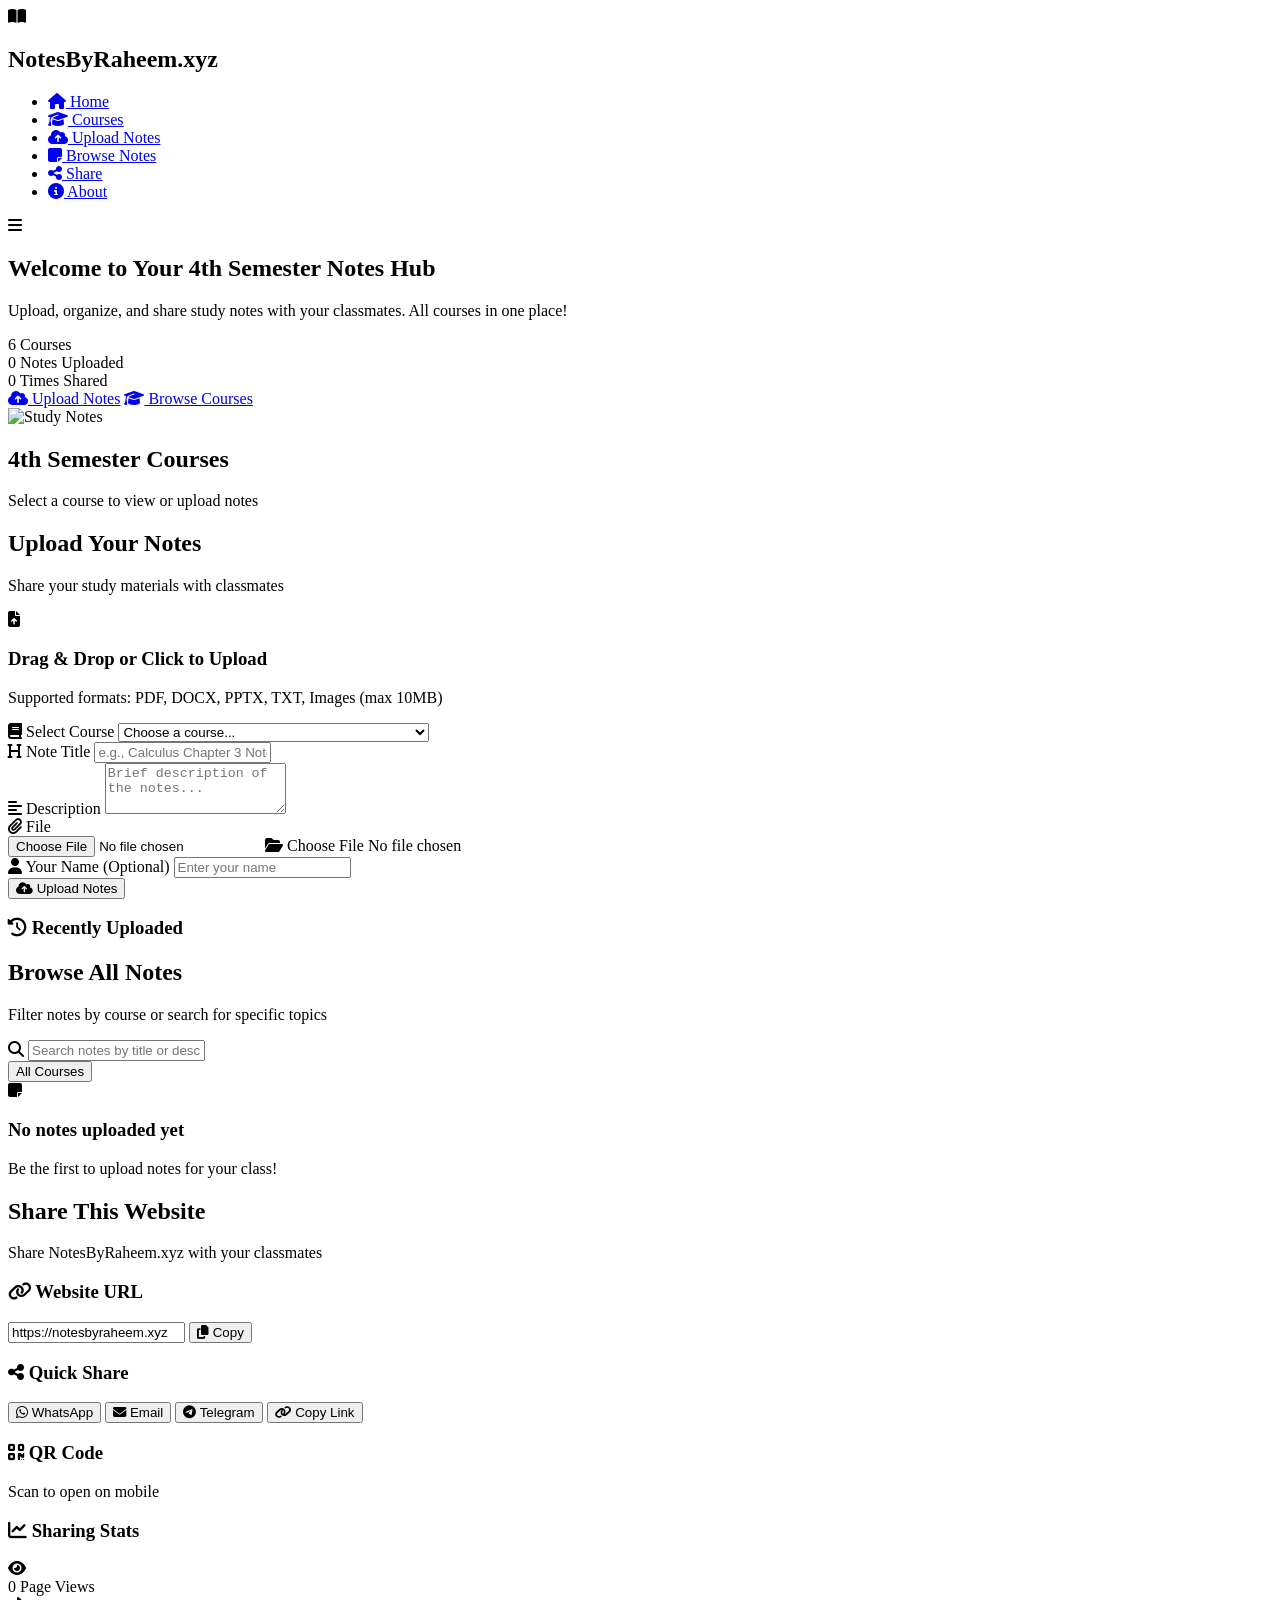
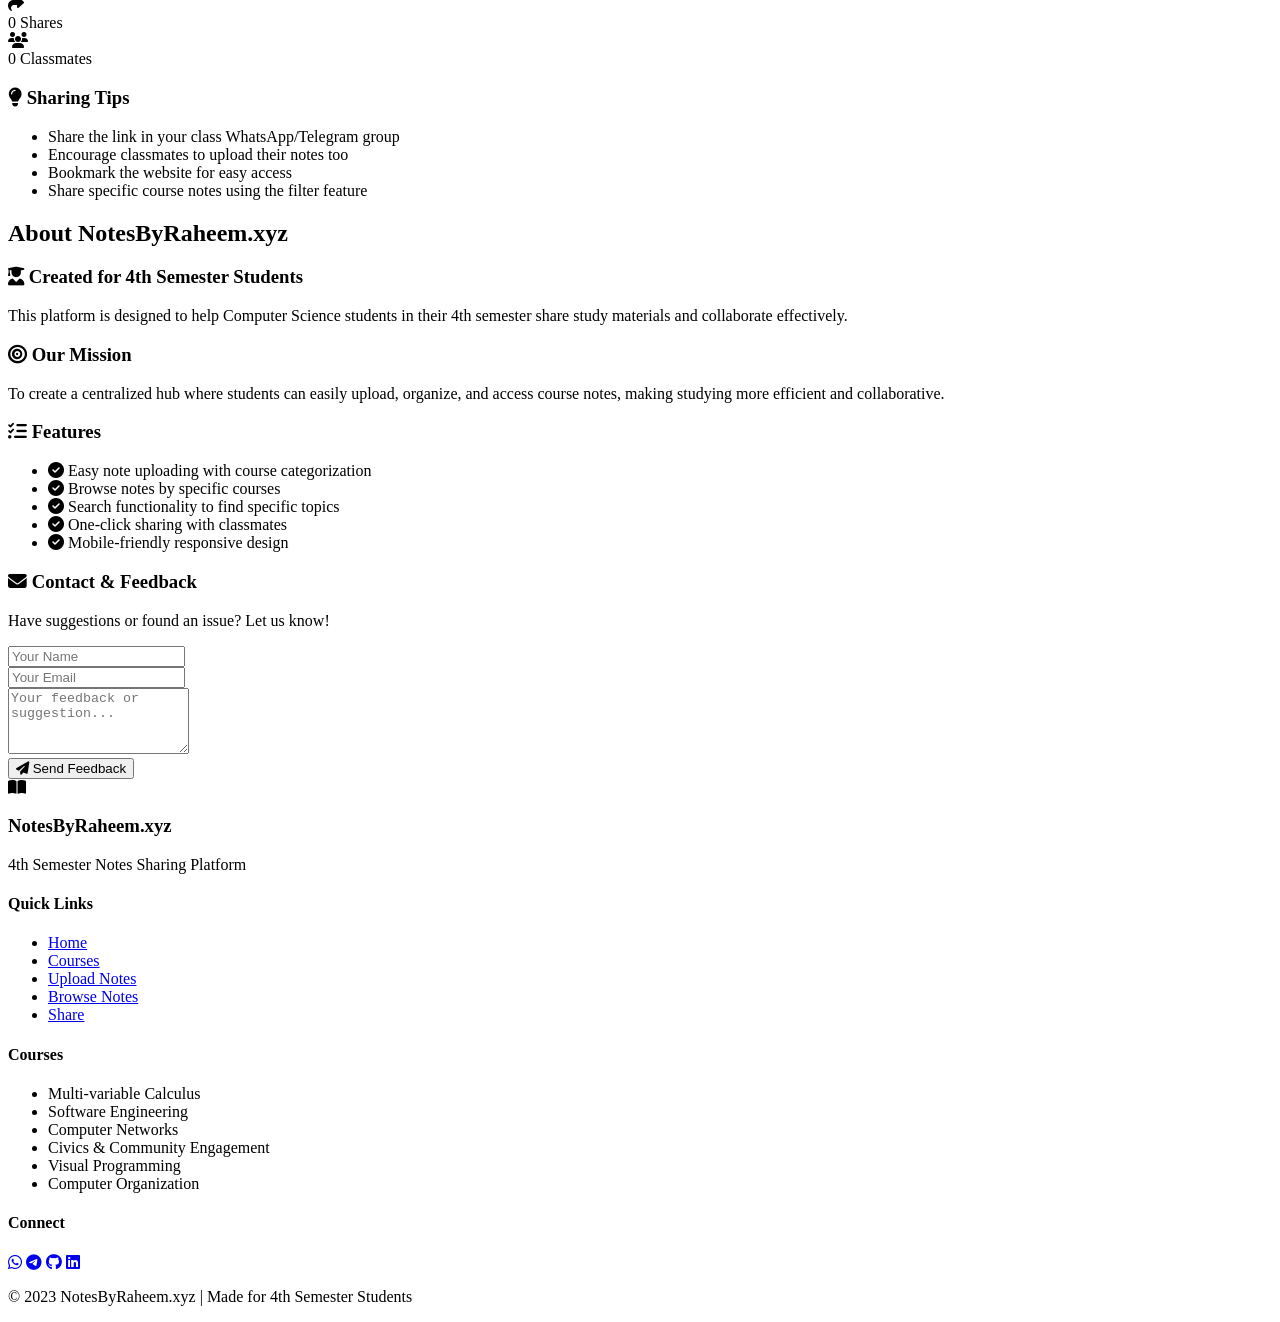
==== index.html @ 8ab5bcd1 "Initial commit" ====
<!DOCTYPE html>
<html lang="en">
<head>
    <meta charset="UTF-8">
    <meta name="viewport" content="width=device-width, initial-scale=1.0">
    <title>NotesByRaheem.xyz - 4th Semester Notes Sharing Platform</title>
    <link rel="stylesheet" href="styles.css">
    <link rel="stylesheet" href="https://cdnjs.cloudflare.com/ajax/libs/font-awesome/6.4.0/css/all.min.css">
    <link href="https://fonts.googleapis.com/css2?family=Poppins:wght@300;400;500;600;700&family=Roboto:wght@300;400;500&display=swap" rel="stylesheet">
    <link rel="icon" type="image/x-icon" href="favicon.ico">
</head>
<body>
    <!-- Navigation Bar -->
    <nav class="navbar">
        <div class="container">
            <div class="logo">
                <i class="fas fa-book-open"></i>
                <h1>NotesByRaheem<span class="domain">.xyz</span></h1>
            </div>
            <ul class="nav-links">
                <li><a href="#home" class="active"><i class="fas fa-home"></i> Home</a></li>
                <li><a href="#courses"><i class="fas fa-graduation-cap"></i> Courses</a></li>
                <li><a href="#upload"><i class="fas fa-cloud-upload-alt"></i> Upload Notes</a></li>
                <li><a href="#notes"><i class="fas fa-sticky-note"></i> Browse Notes</a></li>
                <li><a href="#share"><i class="fas fa-share-alt"></i> Share</a></li>
                <li><a href="#about"><i class="fas fa-info-circle"></i> About</a></li>
            </ul>
            <div class="mobile-menu-btn">
                <i class="fas fa-bars"></i>
            </div>
        </div>
    </nav>

    <!-- Hero Section -->
    <section id="home" class="hero">
        <div class="container">
            <div class="hero-content">
                <h2>Welcome to Your 4th Semester Notes Hub</h2>
                <p class="subtitle">Upload, organize, and share study notes with your classmates. All courses in one place!</p>
                <div class="hero-stats">
                    <div class="stat">
                        <span class="stat-number">6</span>
                        <span class="stat-label">Courses</span>
                    </div>
                    <div class="stat">
                        <span class="stat-number" id="total-notes">0</span>
                        <span class="stat-label">Notes Uploaded</span>
                    </div>
                    <div class="stat">
                        <span class="stat-number" id="total-shares">0</span>
                        <span class="stat-label">Times Shared</span>
                    </div>
                </div>
                <div class="hero-buttons">
                    <a href="#upload" class="btn btn-primary"><i class="fas fa-cloud-upload-alt"></i> Upload Notes</a>
                    <a href="#courses" class="btn btn-secondary"><i class="fas fa-graduation-cap"></i> Browse Courses</a>
                </div>
            </div>
            <div class="hero-image">
                <img src="https://images.unsplash.com/photo-1481627834876-b7833e8f5570?ixlib=rb-4.0.3&auto=format&fit=crop&w=800&q=80" alt="Study Notes">
            </div>
        </div>
    </section>

    <!-- Courses Section -->
    <section id="courses" class="courses">
        <div class="container">
            <h2 class="section-title">4th Semester Courses</h2>
            <p class="section-subtitle">Select a course to view or upload notes</p>
            
            <div class="course-grid">
                <!-- Course cards will be dynamically generated by JavaScript -->
            </div>
        </div>
    </section>

    <!-- Upload Section -->
    <section id="upload" class="upload">
        <div class="container">
            <h2 class="section-title">Upload Your Notes</h2>
            <p class="section-subtitle">Share your study materials with classmates</p>
            
            <div class="upload-container">
                <div class="upload-box">
                    <div class="upload-icon">
                        <i class="fas fa-file-upload"></i>
                    </div>
                    <h3>Drag & Drop or Click to Upload</h3>
                    <p>Supported formats: PDF, DOCX, PPTX, TXT, Images (max 10MB)</p>
                    
                    <form id="upload-form">
                        <div class="form-group">
                            <label for="course-select"><i class="fas fa-book"></i> Select Course</label>
                            <select id="course-select" required>
                                <option value="">Choose a course...</option>
                                <option value="multivariable-calculus">Multi-variable Calculus</option>
                                <option value="software-engineering">Software Engineering</option>
                                <option value="computer-networks">Computer Networks</option>
                                <option value="civics-community">Civics and Community Engagement</option>
                                <option value="visual-programming">Visual Programming</option>
                                <option value="computer-organization">Computer Organization and Assembly Language</option>
                            </select>
                        </div>
                        
                        <div class="form-group">
                            <label for="note-title"><i class="fas fa-heading"></i> Note Title</label>
                            <input type="text" id="note-title" placeholder="e.g., Calculus Chapter 3 Notes" required>
                        </div>
                        
                        <div class="form-group">
                            <label for="note-description"><i class="fas fa-align-left"></i> Description</label>
                            <textarea id="note-description" placeholder="Brief description of the notes..." rows="3"></textarea>
                        </div>
                        
                        <div class="form-group">
                            <label for="file-input"><i class="fas fa-paperclip"></i> File</label>
                            <div class="file-input-wrapper">
                                <input type="file" id="file-input" accept=".pdf,.docx,.pptx,.txt,.jpg,.jpeg,.png" required>
                                <label for="file-input" class="file-label">
                                    <i class="fas fa-folder-open"></i> Choose File
                                </label>
                                <span id="file-name">No file chosen</span>
                            </div>
                        </div>
                        
                        <div class="form-group">
                            <label for="uploader-name"><i class="fas fa-user"></i> Your Name (Optional)</label>
                            <input type="text" id="uploader-name" placeholder="Enter your name">
                        </div>
                        
                        <button type="submit" class="btn btn-primary btn-upload">
                            <i class="fas fa-cloud-upload-alt"></i> Upload Notes
                        </button>
                    </form>
                </div>
                
                <div class="upload-preview">
                    <h3><i class="fas fa-history"></i> Recently Uploaded</h3>
                    <div class="recent-notes">
                        <!-- Recent notes will be populated by JavaScript -->
                    </div>
                </div>
            </div>
        </div>
    </section>

    <!-- Notes Display Section -->
    <section id="notes" class="notes">
        <div class="container">
            <h2 class="section-title">Browse All Notes</h2>
            <p class="section-subtitle">Filter notes by course or search for specific topics</p>
            
            <div class="notes-controls">
                <div class="search-box">
                    <i class="fas fa-search"></i>
                    <input type="text" id="search-notes" placeholder="Search notes by title or description...">
                </div>
                <div class="filter-buttons">
                    <button class="filter-btn active" data-filter="all">All Courses</button>
                    <!-- Filter buttons will be dynamically generated by JavaScript -->
                </div>
            </div>
            
            <div class="notes-grid">
                <!-- Notes will be dynamically populated by JavaScript -->
                <div class="empty-state" id="empty-notes">
                    <i class="fas fa-sticky-note"></i>
                    <h3>No notes uploaded yet</h3>
                    <p>Be the first to upload notes for your class!</p>
                </div>
            </div>
        </div>
    </section>

    <!-- Share Section -->
    <section id="share" class="share">
        <div class="container">
            <h2 class="section-title">Share This Website</h2>
            <p class="section-subtitle">Share NotesByRaheem.xyz with your classmates</p>
            
            <div class="share-content">
                <div class="share-info">
                    <h3><i class="fas fa-link"></i> Website URL</h3>
                    <div class="url-box">
                        <input type="text" id="website-url" value="https://notesbyraheem.xyz" readonly>
                        <button id="copy-url" class="btn btn-secondary">
                            <i class="fas fa-copy"></i> Copy
                        </button>
                    </div>
                    
                    <h3><i class="fas fa-share-alt"></i> Quick Share</h3>
                    <div class="share-buttons">
                        <button class="share-btn whatsapp">
                            <i class="fab fa-whatsapp"></i> WhatsApp
                        </button>
                        <button class="share-btn email">
                            <i class="fas fa-envelope"></i> Email
                        </button>
                        <button class="share-btn telegram">
                            <i class="fab fa-telegram"></i> Telegram
                        </button>
                        <button class="share-btn copy-link">
                            <i class="fas fa-link"></i> Copy Link
                        </button>
                    </div>
                    
                    <div class="qr-code">
                        <h3><i class="fas fa-qrcode"></i> QR Code</h3>
                        <div class="qr-placeholder">
                            <div class="qr-image">
                                <!-- QR code would be generated here in a real implementation -->
                                <div class="qr-pattern"></div>
                            </div>
                            <p>Scan to open on mobile</p>
                        </div>
                    </div>
                </div>
                
                <div class="share-stats">
                    <h3><i class="fas fa-chart-line"></i> Sharing Stats</h3>
                    <div class="stats-card">
                        <div class="stat-item">
                            <div class="stat-icon">
                                <i class="fas fa-eye"></i>
                            </div>
                            <div class="stat-details">
                                <span class="stat-value" id="page-views">0</span>
                                <span class="stat-label">Page Views</span>
                            </div>
                        </div>
                        <div class="stat-item">
                            <div class="stat-icon">
                                <i class="fas fa-share"></i>
                            </div>
                            <div class="stat-details">
                                <span class="stat-value" id="share-count">0</span>
                                <span class="stat-label">Shares</span>
                            </div>
                        </div>
                        <div class="stat-item">
                            <div class="stat-icon">
                                <i class="fas fa-users"></i>
                            </div>
                            <div class="stat-details">
                                <span class="stat-value" id="user-count">0</span>
                                <span class="stat-label">Classmates</span>
                            </div>
                        </div>
                    </div>
                    
                    <div class="share-tips">
                        <h3><i class="fas fa-lightbulb"></i> Sharing Tips</h3>
                        <ul>
                            <li>Share the link in your class WhatsApp/Telegram group</li>
                            <li>Encourage classmates to upload their notes too</li>
                            <li>Bookmark the website for easy access</li>
                            <li>Share specific course notes using the filter feature</li>
                        </ul>
                    </div>
                </div>
            </div>
        </div>
    </section>

    <!-- About Section -->
    <section id="about" class="about">
        <div class="container">
            <h2 class="section-title">About NotesByRaheem.xyz</h2>
            <div class="about-content">
                <div class="about-text">
                    <h3><i class="fas fa-user-graduate"></i> Created for 4th Semester Students</h3>
                    <p>This platform is designed to help Computer Science students in their 4th semester share study materials and collaborate effectively.</p>
                    
                    <h3><i class="fas fa-bullseye"></i> Our Mission</h3>
                    <p>To create a centralized hub where students can easily upload, organize, and access course notes, making studying more efficient and collaborative.</p>
                    
                    <h3><i class="fas fa-list-check"></i> Features</h3>
                    <ul class="features-list">
                        <li><i class="fas fa-check-circle"></i> Easy note uploading with course categorization</li>
                        <li><i class="fas fa-check-circle"></i> Browse notes by specific courses</li>
                        <li><i class="fas fa-check-circle"></i> Search functionality to find specific topics</li>
                        <li><i class="fas fa-check-circle"></i> One-click sharing with classmates</li>
                        <li><i class="fas fa-check-circle"></i> Mobile-friendly responsive design</li>
                    </ul>
                </div>
                
                <div class="about-contact">
                    <h3><i class="fas fa-envelope"></i> Contact & Feedback</h3>
                    <p>Have suggestions or found an issue? Let us know!</p>
                    
                    <form id="feedback-form">
                        <div class="form-group">
                            <input type="text" placeholder="Your Name" id="feedback-name">
                        </div>
                        <div class="form-group">
                            <input type="email" placeholder="Your Email" id="feedback-email">
                        </div>
                        <div class="form-group">
                            <textarea placeholder="Your feedback or suggestion..." id="feedback-message" rows="4"></textarea>
                        </div>
                        <button type="submit" class="btn btn-primary">
                            <i class="fas fa-paper-plane"></i> Send Feedback
                        </button>
                    </form>
                </div>
            </div>
        </div>
    </section>

    <!-- Footer -->
    <footer class="footer">
        <div class="container">
            <div class="footer-content">
                <div class="footer-logo">
                    <i class="fas fa-book-open"></i>
                    <h3>NotesByRaheem<span class="domain">.xyz</span></h3>
                    <p>4th Semester Notes Sharing Platform</p>
                </div>
                
                <div class="footer-links">
                    <h4>Quick Links</h4>
                    <ul>
                        <li><a href="#home">Home</a></li>
                        <li><a href="#courses">Courses</a></li>
                        <li><a href="#upload">Upload Notes</a></li>
                        <li><a href="#notes">Browse Notes</a></li>
                        <li><a href="#share">Share</a></li>
                    </ul>
                </div>
                
                <div class="footer-courses">
                    <h4>Courses</h4>
                    <ul>
                        <li>Multi-variable Calculus</li>
                        <li>Software Engineering</li>
                        <li>Computer Networks</li>
                        <li>Civics & Community Engagement</li>
                        <li>Visual Programming</li>
                        <li>Computer Organization</li>
                    </ul>
                </div>
                
                <div class="footer-social">
                    <h4>Connect</h4>
                    <div class="social-icons">
                        <a href="#" class="social-icon"><i class="fab fa-whatsapp"></i></a>
                        <a href="#" class="social-icon"><i class="fab fa-telegram"></i></a>
                        <a href="#" class="social-icon"><i class="fab fa-github"></i></a>
                        <a href="#" class="social-icon"><i class="fab fa-linkedin"></i></a>
                    </div>
                    <p class="copyright">© 2023 NotesByRaheem.xyz | Made for 4th Semester Students</p>
                </div>
            </div>
        </div>
    </footer>

    <!-- JavaScript -->
    <script src="script.js"></script>
</body>
</html>
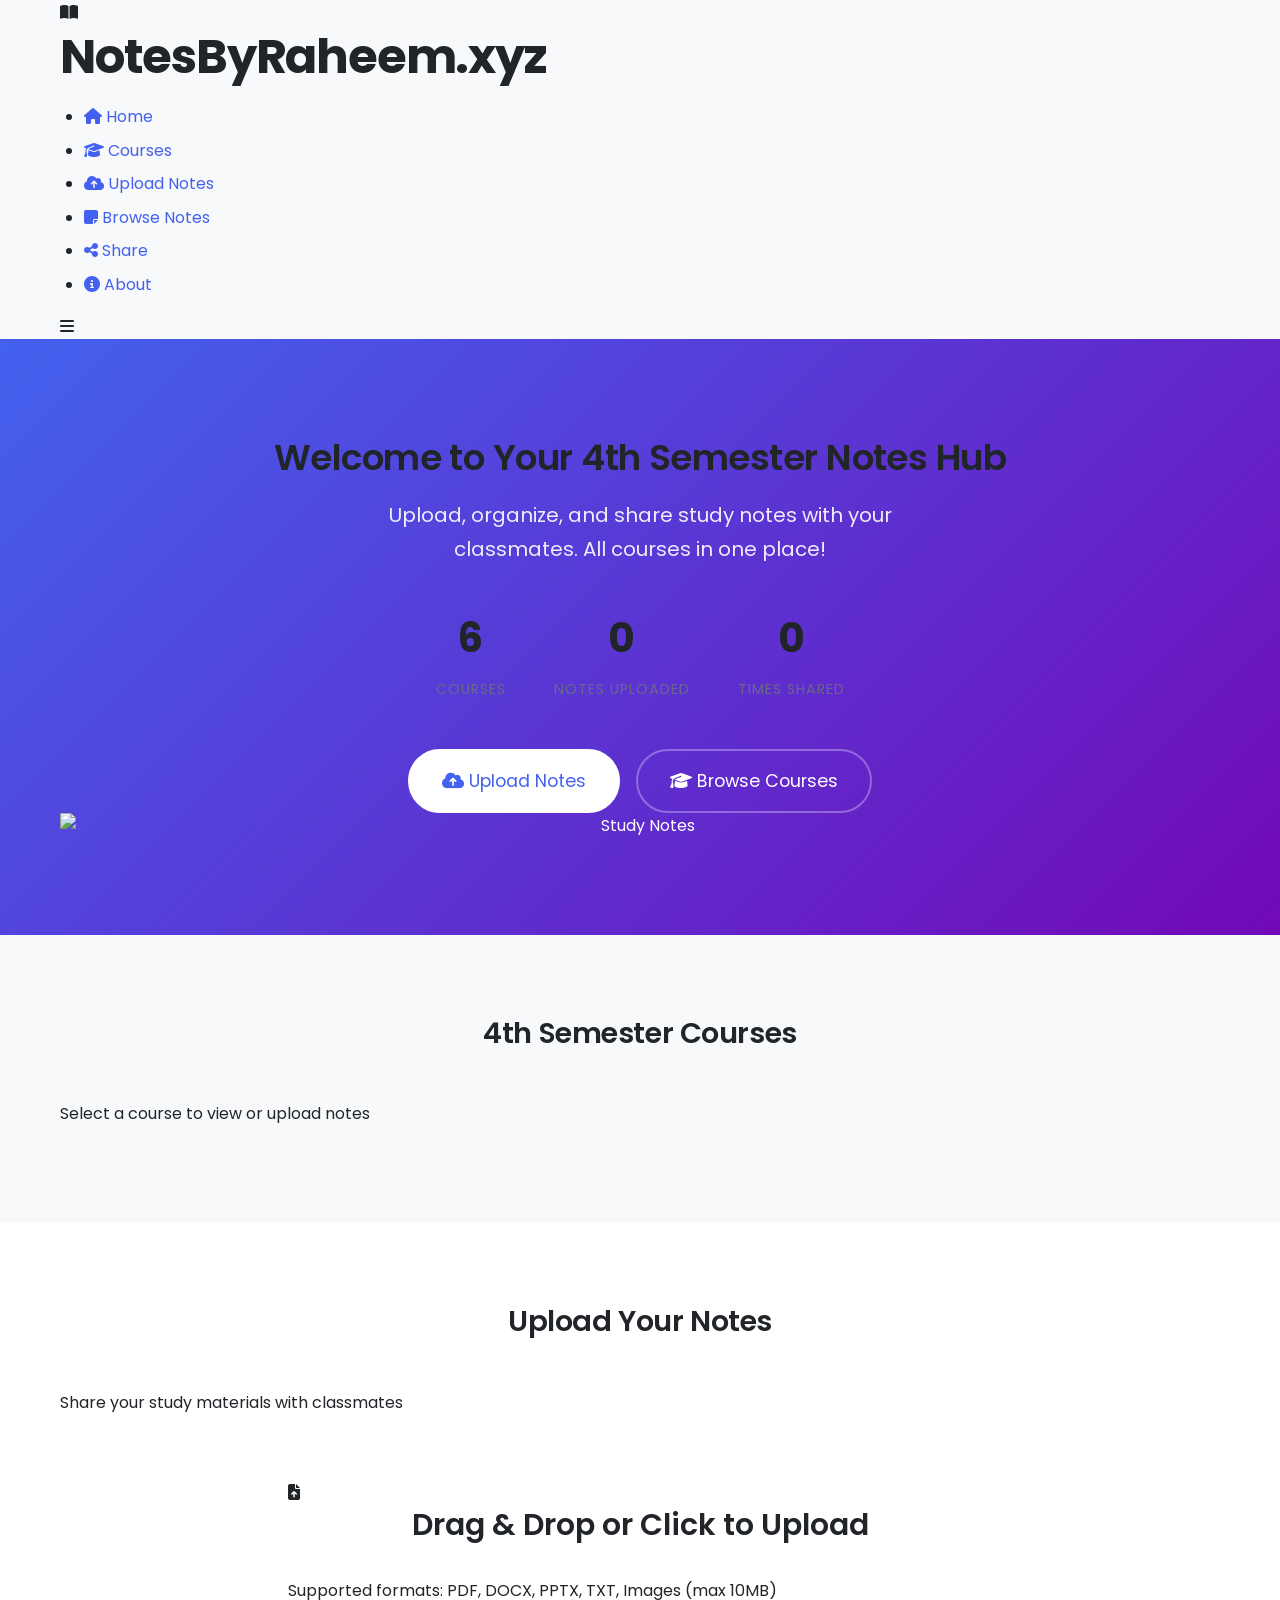
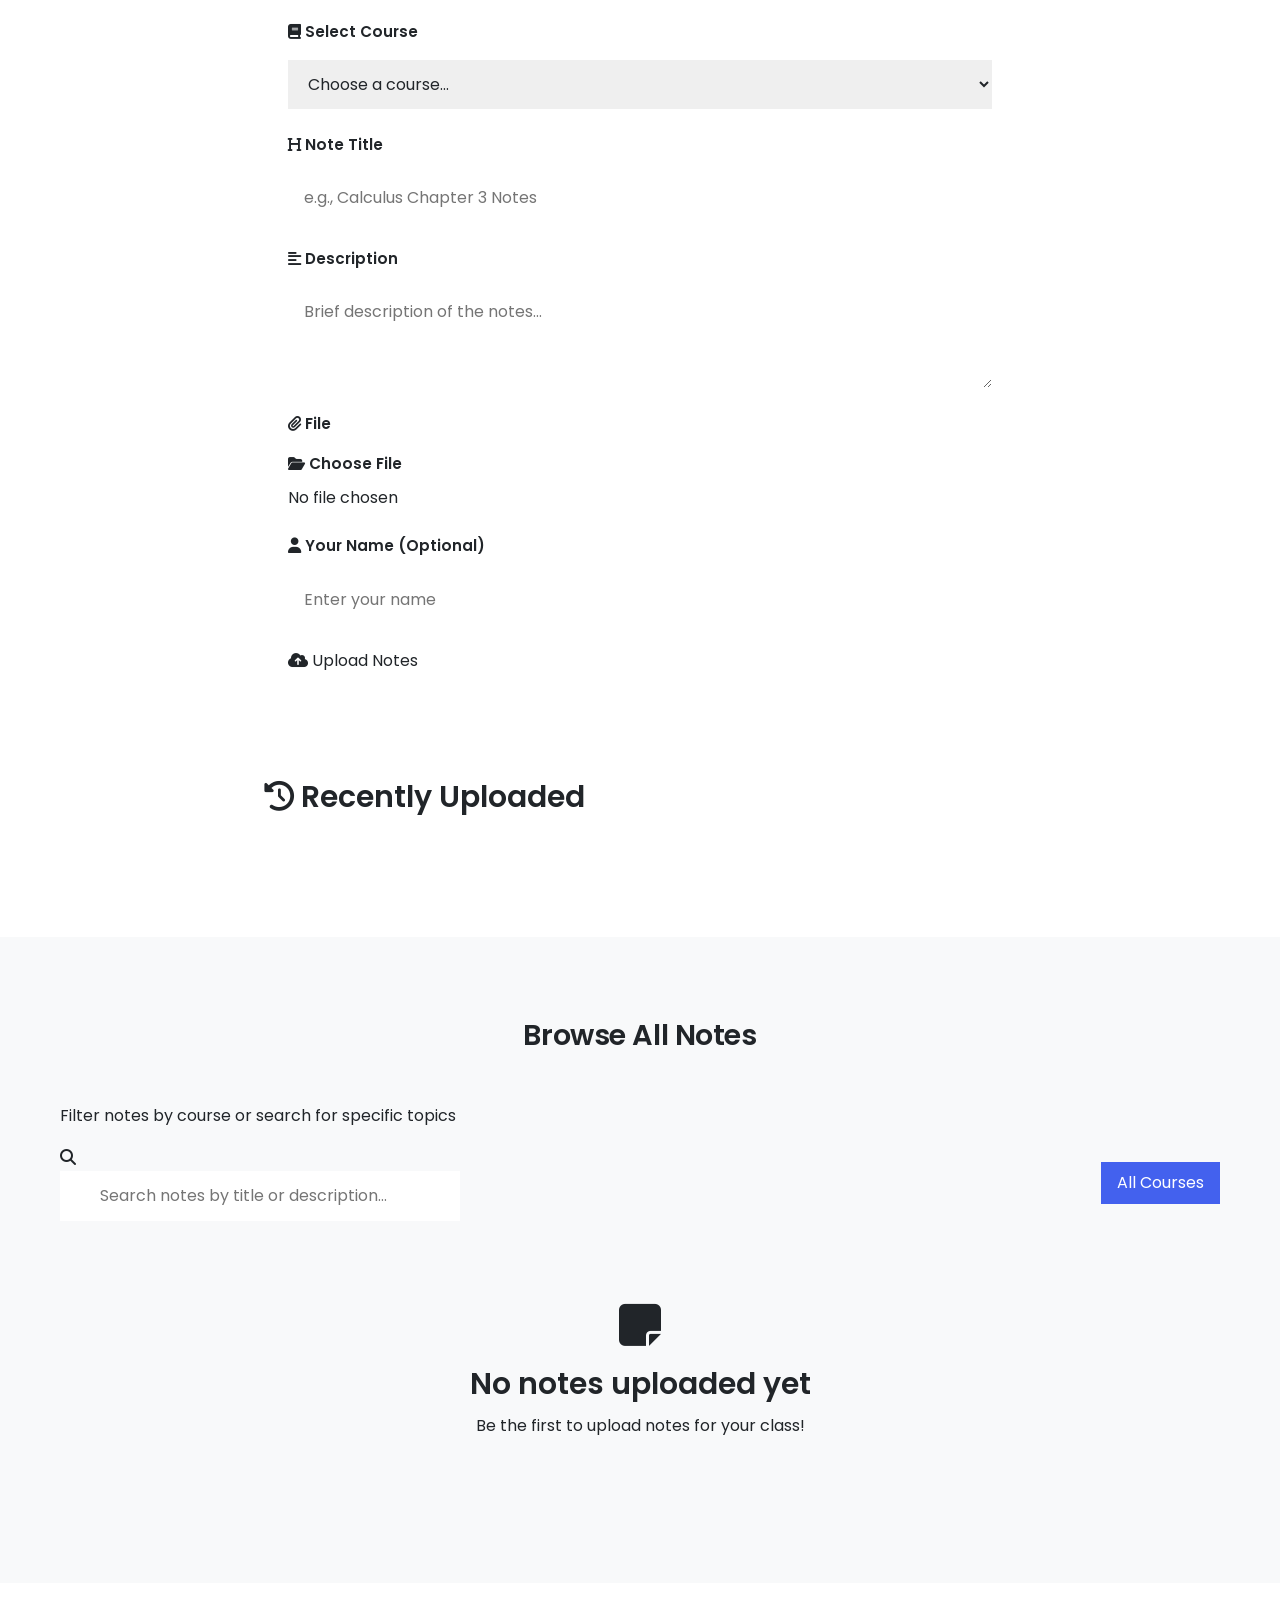
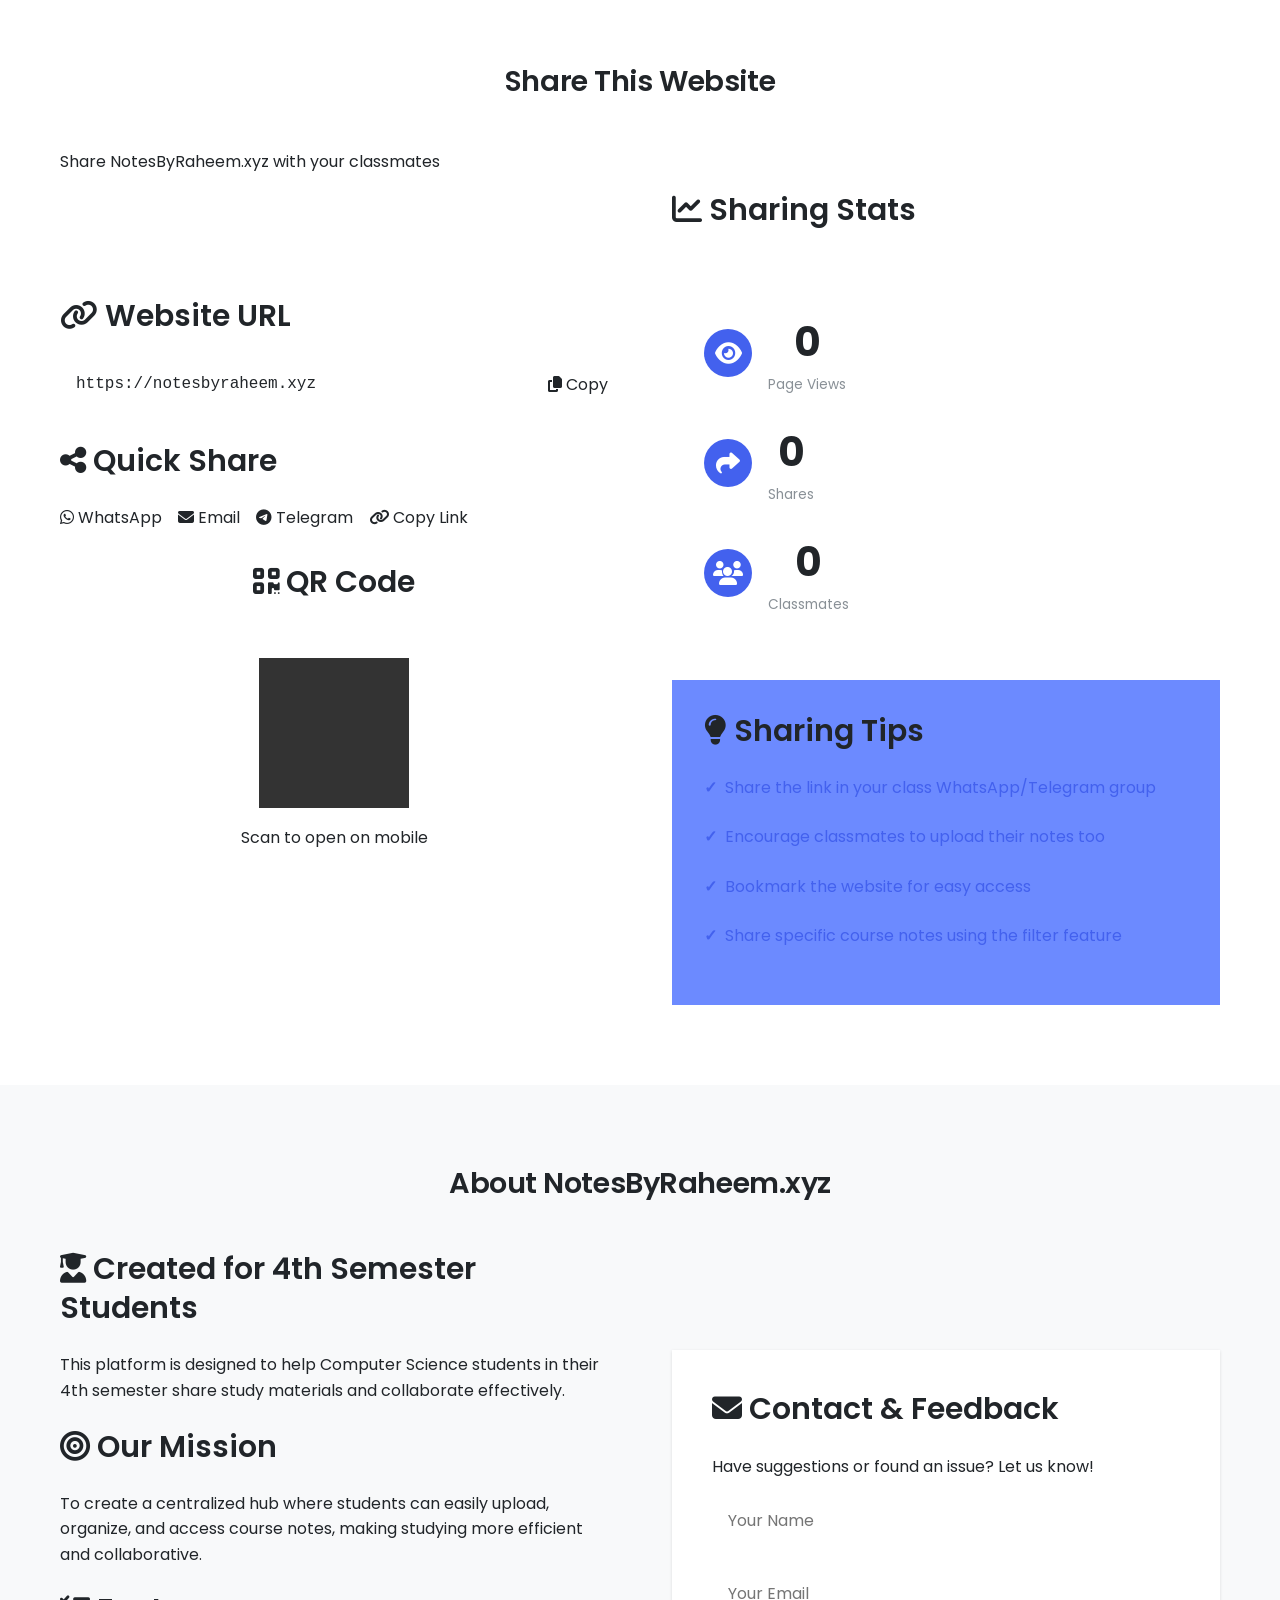
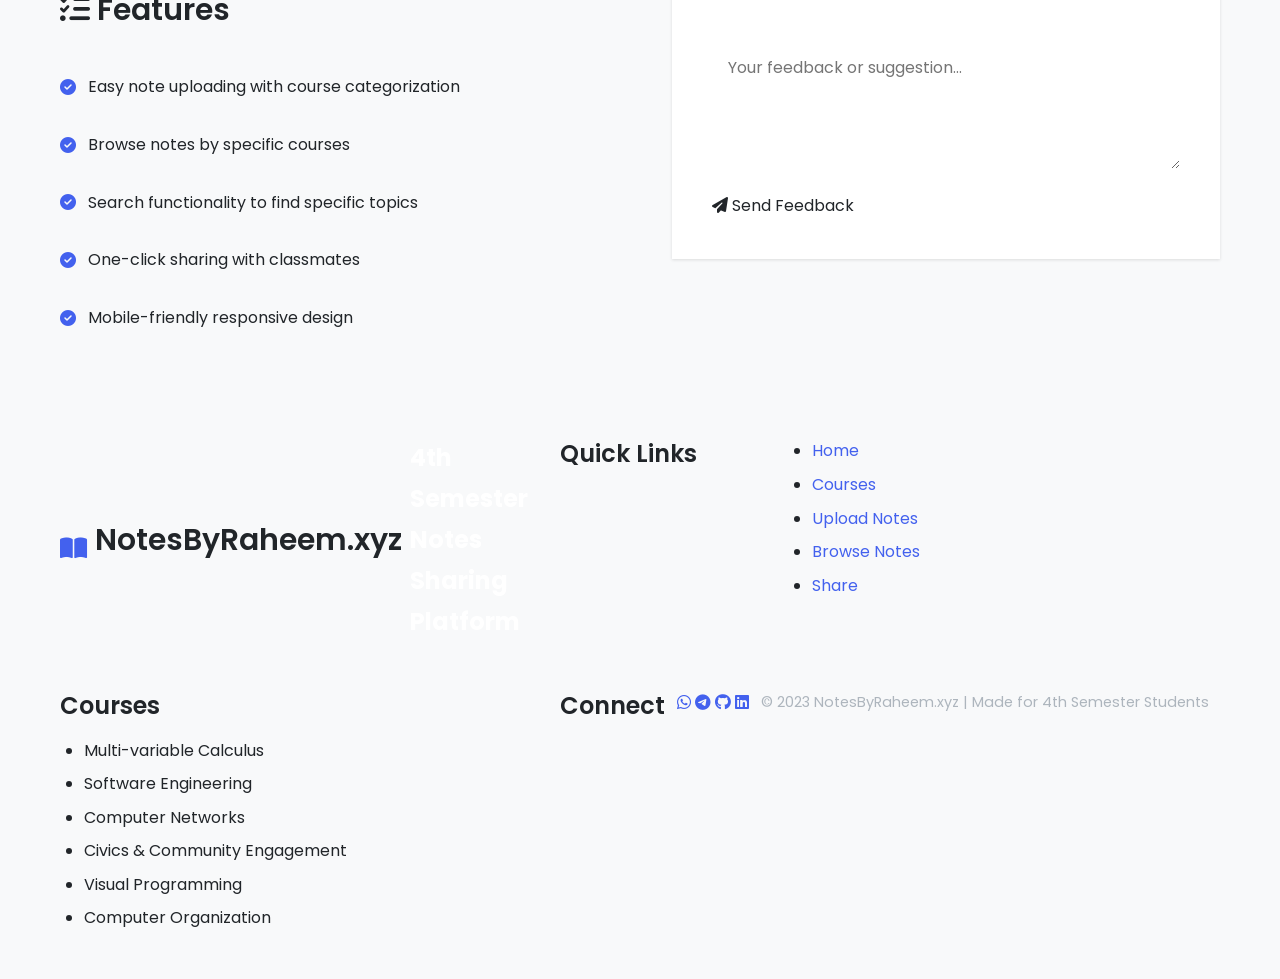
==== commit 1884cadb: "dashboards and login pages done" ====
--- a/index.html
+++ b/index.html
@@ -4,10 +4,11 @@
     <meta charset="UTF-8">
     <meta name="viewport" content="width=device-width, initial-scale=1.0">
     <title>NotesByRaheem.xyz - 4th Semester Notes Sharing Platform</title>
-    <link rel="stylesheet" href="styles.css">
     <link rel="stylesheet" href="https://cdnjs.cloudflare.com/ajax/libs/font-awesome/6.4.0/css/all.min.css">
     <link href="https://fonts.googleapis.com/css2?family=Poppins:wght@300;400;500;600;700&family=Roboto:wght@300;400;500&display=swap" rel="stylesheet">
-    <link rel="icon" type="image/x-icon" href="favicon.ico">
+    <link rel="stylesheet" href="css/main.css">
+    <link rel="stylesheet" href="css/pages/home.css">
+    <link rel="icon" type="image/x-icon" href="assets/favicon.ico">
 </head>
 <body>
     <!-- Navigation Bar -->
--- a/css/main.css
+++ b/css/main.css
@@ -0,0 +1,44 @@
+/* 
+ * Main CSS File - NotesByRaheem.xyz
+ * Modular CSS Architecture
+ */
+
+/* Import Google Fonts */
+@import url('https://fonts.googleapis.com/css2?family=Poppins:wght@300;400;500;600;700&family=Roboto:wght@300;400;500&display=swap');
+
+/* Import Font Awesome */
+@import url('https://cdnjs.cloudflare.com/ajax/libs/font-awesome/6.4.0/css/all.min.css');
+
+/* Import Base Styles */
+@import url('base/variables.css');
+@import url('base/reset.css');
+@import url('base/typography.css');
+@import url('base/utilities.css');
+
+/* Import Layout */
+@import url('layout/container.css');
+@import url('layout/grid.css');
+@import url('layout/navigation.css');
+@import url('layout/footer.css');
+
+/* Import Components */
+@import url('components/buttons.css');
+@import url('components/cards.css');
+@import url('components/forms.css');
+@import url('components/modals.css');
+@import url('components/alerts.css');
+@import url('components/tables.css');
+
+/* Import Pages */
+@import url('pages/home.css');
+@import url('pages/login.css');
+@import url('pages/dashboard.css');
+@import url('pages/upload.css');
+@import url('pages/notes.css');
+@import url('pages/admin.css');
+@import url('pages/owner.css');
+
+/* Import Responsive */
+@import url('responsive/mobile.css');
+@import url('responsive/tablet.css');
+@import url('responsive/desktop.css');
--- a/css/pages/home.css
+++ b/css/pages/home.css
@@ -0,0 +1,708 @@
+/* Homepage specific styles */
+
+/* Hero Section */
+.hero {
+    background: linear-gradient(135deg, var(--primary-color) 0%, var(--secondary-color) 100%);
+    color: white;
+    padding: 6rem 0;
+    text-align: center;
+    position: relative;
+    overflow: hidden;
+}
+
+.hero::before {
+    content: '';
+    position: absolute;
+    top: 0;
+    left: 0;
+    right: 0;
+    bottom: 0;
+    background: url('../../assets/images/pattern.svg') repeat;
+    opacity: 0.1;
+}
+
+.hero-content {
+    position: relative;
+    z-index: 2;
+    max-width: 800px;
+    margin: 0 auto;
+}
+
+.hero h1 {
+    font-size: 3.5rem;
+    font-weight: 800;
+    margin-bottom: 1.5rem;
+    line-height: 1.2;
+}
+
+.hero p {
+    font-size: 1.25rem;
+    margin-bottom: 2.5rem;
+    opacity: 0.9;
+    max-width: 600px;
+    margin-left: auto;
+    margin-right: auto;
+}
+
+.hero-stats {
+    display: flex;
+    justify-content: center;
+    gap: 3rem;
+    margin-bottom: 3rem;
+    flex-wrap: wrap;
+}
+
+.hero-stats .stat {
+    text-align: center;
+}
+
+.hero-stats .stat-number {
+    font-size: 2.5rem;
+    font-weight: 700;
+    display: block;
+    margin-bottom: 0.5rem;
+}
+
+.hero-stats .stat-label {
+    font-size: 0.9rem;
+    opacity: 0.8;
+    text-transform: uppercase;
+    letter-spacing: 1px;
+}
+
+.hero-buttons {
+    display: flex;
+    gap: 1rem;
+    justify-content: center;
+    flex-wrap: wrap;
+}
+
+.hero-buttons .btn {
+    padding: 1rem 2rem;
+    font-size: 1.1rem;
+    border-radius: 50px;
+    transition: all 0.3s ease;
+}
+
+.hero-buttons .btn-primary {
+    background: white;
+    color: var(--primary-color);
+    border: 2px solid white;
+}
+
+.hero-buttons .btn-primary:hover {
+    background: transparent;
+    color: white;
+}
+
+.hero-buttons .btn-secondary {
+    background: transparent;
+    color: white;
+    border: 2px solid rgba(255, 255, 255, 0.3);
+}
+
+.hero-buttons .btn-secondary:hover {
+    background: rgba(255, 255, 255, 0.1);
+    border-color: white;
+}
+
+/* Courses Section */
+.courses {
+    padding: 5rem 0;
+    background: var(--light-bg);
+}
+
+.courses h2 {
+    text-align: center;
+    margin-bottom: 3rem;
+}
+
+.courses-grid {
+    display: grid;
+    grid-template-columns: repeat(auto-fit, minmax(300px, 1fr));
+    gap: 2rem;
+}
+
+.course-card {
+    background: white;
+    border-radius: var(--border-radius);
+    padding: 2rem;
+    box-shadow: var(--shadow-sm);
+    transition: var(--transition);
+    border-left: 4px solid var(--primary-color);
+}
+
+.course-card:hover {
+    transform: translateY(-5px);
+    box-shadow: var(--shadow-md);
+}
+
+.course-card h3 {
+    color: var(--text-color);
+    margin-bottom: 1rem;
+    font-size: 1.5rem;
+}
+
+.course-card p {
+    color: var(--text-light);
+    margin-bottom: 1.5rem;
+    line-height: 1.6;
+}
+
+.course-card .course-meta {
+    display: flex;
+    justify-content: space-between;
+    align-items: center;
+    margin-top: 1.5rem;
+    padding-top: 1.5rem;
+    border-top: 1px solid var(--border-color);
+}
+
+.course-card .notes-count {
+    font-weight: 600;
+    color: var(--primary-color);
+}
+
+.course-card .btn-outline {
+    padding: 0.5rem 1.5rem;
+    font-size: 0.9rem;
+}
+
+/* Upload Section */
+.upload {
+    padding: 5rem 0;
+    background: white;
+}
+
+.upload h2 {
+    text-align: center;
+    margin-bottom: 3rem;
+}
+
+.upload-container {
+    max-width: 800px;
+    margin: 0 auto;
+}
+
+.upload-box {
+    background: var(--light-bg);
+    border-radius: var(--border-radius);
+    padding: 3rem;
+    border: 2px dashed var(--border-color);
+    transition: var(--transition);
+}
+
+.upload-box:hover {
+    border-color: var(--primary-color);
+}
+
+.upload-box h3 {
+    text-align: center;
+    margin-bottom: 2rem;
+    color: var(--text-color);
+}
+
+#upload-form .form-group {
+    margin-bottom: 1.5rem;
+}
+
+#upload-form label {
+    display: block;
+    margin-bottom: 0.5rem;
+    font-weight: 600;
+    color: var(--text-color);
+}
+
+#upload-form select,
+#upload-form input,
+#upload-form textarea {
+    width: 100%;
+    padding: 0.75rem 1rem;
+    border: 1px solid var(--border-color);
+    border-radius: var(--border-radius);
+    font-family: inherit;
+    font-size: 1rem;
+    transition: var(--transition);
+}
+
+#upload-form select:focus,
+#upload-form input:focus,
+#upload-form textarea:focus {
+    outline: none;
+    border-color: var(--primary-color);
+    box-shadow: 0 0 0 3px rgba(79, 70, 229, 0.1);
+}
+
+.file-input-wrapper {
+    position: relative;
+}
+
+.file-input-wrapper input[type="file"] {
+    position: absolute;
+    width: 100%;
+    height: 100%;
+    opacity: 0;
+    cursor: pointer;
+}
+
+.file-input-label {
+    display: block;
+    padding: 1.5rem;
+    background: white;
+    border: 2px dashed var(--border-color);
+    border-radius: var(--border-radius);
+    text-align: center;
+    color: var(--text-light);
+    transition: var(--transition);
+}
+
+.file-input-label:hover {
+    border-color: var(--primary-color);
+    color: var(--primary-color);
+}
+
+.file-input-label i {
+    font-size: 2rem;
+    margin-bottom: 0.5rem;
+    display: block;
+}
+
+.upload-preview {
+    margin-top: 2rem;
+    padding: 1.5rem;
+    background: white;
+    border-radius: var(--border-radius);
+    border: 1px solid var(--border-color);
+}
+
+.upload-preview h4 {
+    margin-bottom: 1rem;
+    color: var(--text-color);
+}
+
+.upload-preview ul {
+    list-style: none;
+    padding: 0;
+}
+
+.upload-preview li {
+    padding: 0.5rem 0;
+    border-bottom: 1px solid var(--border-color);
+    display: flex;
+    justify-content: space-between;
+    align-items: center;
+}
+
+.upload-preview li:last-child {
+    border-bottom: none;
+}
+
+/* Notes Section */
+.notes {
+    padding: 5rem 0;
+    background: var(--light-bg);
+}
+
+.notes h2 {
+    text-align: center;
+    margin-bottom: 3rem;
+}
+
+.notes-controls {
+    display: flex;
+    justify-content: space-between;
+    align-items: center;
+    margin-bottom: 2rem;
+    flex-wrap: wrap;
+    gap: 1rem;
+}
+
+.search-box {
+    flex: 1;
+    max-width: 400px;
+}
+
+.search-box input {
+    width: 100%;
+    padding: 0.75rem 1rem 0.75rem 2.5rem;
+    border: 1px solid var(--border-color);
+    border-radius: var(--border-radius);
+    background: white url('../../assets/icons/search.svg') no-repeat 0.75rem center;
+    background-size: 1rem;
+}
+
+.filter-buttons {
+    display: flex;
+    gap: 0.5rem;
+    flex-wrap: wrap;
+}
+
+.filter-btn {
+    padding: 0.5rem 1rem;
+    background: white;
+    border: 1px solid var(--border-color);
+    border-radius: var(--border-radius);
+    color: var(--text-color);
+    cursor: pointer;
+    transition: var(--transition);
+}
+
+.filter-btn:hover,
+.filter-btn.active {
+    background: var(--primary-color);
+    color: white;
+    border-color: var(--primary-color);
+}
+
+.notes-grid {
+    display: grid;
+    grid-template-columns: repeat(auto-fill, minmax(300px, 1fr));
+    gap: 2rem;
+}
+
+.note-item {
+    background: white;
+    border-radius: var(--border-radius);
+    padding: 1.5rem;
+    box-shadow: var(--shadow-sm);
+    transition: var(--transition);
+}
+
+.note-item:hover {
+    transform: translateY(-3px);
+    box-shadow: var(--shadow-md);
+}
+
+.note-header {
+    display: flex;
+    justify-content: space-between;
+    align-items: flex-start;
+    margin-bottom: 1rem;
+}
+
+.note-title {
+    font-weight: 600;
+    color: var(--text-color);
+    font-size: 1.1rem;
+}
+
+.note-course {
+    background: var(--primary-light);
+    color: var(--primary-color);
+    padding: 0.25rem 0.75rem;
+    border-radius: 50px;
+    font-size: 0.8rem;
+    font-weight: 600;
+}
+
+.note-meta {
+    display: flex;
+    gap: 1rem;
+    margin-bottom: 1rem;
+    font-size: 0.9rem;
+    color: var(--text-light);
+}
+
+.note-actions {
+    display: flex;
+    gap: 0.5rem;
+    margin-top: 1rem;
+}
+
+.note-actions .btn {
+    flex: 1;
+    padding: 0.5rem;
+    font-size: 0.9rem;
+}
+
+.empty-state {
+    text-align: center;
+    padding: 3rem;
+    grid-column: 1 / -1;
+}
+
+.empty-state i {
+    font-size: 3rem;
+    color: var(--border-color);
+    margin-bottom: 1rem;
+}
+
+.empty-state h3 {
+    color: var(--text-light);
+    margin-bottom: 0.5rem;
+}
+
+.empty-state p {
+    color: var(--text-light);
+}
+
+/* Share Section */
+.share {
+    padding: 5rem 0;
+    background: white;
+}
+
+.share h2 {
+    text-align: center;
+    margin-bottom: 3rem;
+}
+
+.share-content {
+    display: grid;
+    grid-template-columns: 1fr 1fr;
+    gap: 4rem;
+    align-items: center;
+}
+
+.share-info h3 {
+    margin-bottom: 1.5rem;
+    color: var(--text-color);
+}
+
+.url-box {
+    display: flex;
+    margin-bottom: 2rem;
+}
+
+.url-box input {
+    flex: 1;
+    padding: 0.75rem 1rem;
+    border: 1px solid var(--border-color);
+    border-right: none;
+    border-radius: var(--border-radius) 0 0 var(--border-radius);
+    font-family: 'Courier New', monospace;
+}
+
+.url-box .btn {
+    border-radius: 0 var(--border-radius) var(--border-radius) 0;
+}
+
+.share-buttons {
+    display: flex;
+    gap: 1rem;
+    flex-wrap: wrap;
+    margin-bottom: 2rem;
+}
+
+.share-buttons .btn {
+    flex: 1;
+    min-width: 120px;
+}
+
+.qr-code {
+    text-align: center;
+}
+
+.qr-placeholder {
+    display: inline-block;
+    padding: 2rem;
+    background: var(--light-bg);
+    border-radius: var(--border-radius);
+}
+
+.qr-image {
+    width: 150px;
+    height: 150px;
+    background: #333;
+    border-radius: var(--border-radius);
+    margin: 0 auto 1rem;
+}
+
+.share-stats {
+    display: flex;
+    flex-direction: column;
+    gap: 2rem;
+}
+
+.stats-card {
+    background: var(--light-bg);
+    border-radius: var(--border-radius);
+    padding: 2rem;
+}
+
+.stat-item {
+    display: flex;
+    align-items: center;
+    gap: 1rem;
+    margin-bottom: 1.5rem;
+}
+
+.stat-item:last-child {
+    margin-bottom: 0;
+}
+
+.stat-icon {
+    width: 3rem;
+    height: 3rem;
+    background: var(--primary-color);
+    border-radius: 50%;
+    display: flex;
+    align-items: center;
+    justify-content: center;
+    color: white;
+    font-size: 1.5rem;
+}
+
+.stat-details h4 {
+    margin-bottom: 0.25rem;
+    color: var(--text-color);
+}
+
+.stat-details p {
+    color: var(--text-light);
+    font-size: 0.9rem;
+}
+
+.share-tips {
+    background: var(--primary-light);
+    border-radius: var(--border-radius);
+    padding: 2rem;
+    color: var(--primary-color);
+}
+
+.share-tips h4 {
+    margin-bottom: 1rem;
+}
+
+.share-tips ul {
+    list-style: none;
+    padding: 0;
+}
+
+.share-tips li {
+    padding: 0.5rem 0;
+    display: flex;
+    align-items: flex-start;
+    gap: 0.5rem;
+}
+
+.share-tips li::before {
+    content: '✓';
+    font-weight: bold;
+}
+
+/* About Section */
+.about {
+    padding: 5rem 0;
+    background: var(--light-bg);
+}
+
+.about h2 {
+    text-align: center;
+    margin-bottom: 3rem;
+}
+
+.about-content {
+    display: grid;
+    grid-template-columns: 1fr 1fr;
+    gap: 4rem;
+    align-items: center;
+}
+
+.about-text h3 {
+    margin-bottom: 1.5rem;
+    color: var(--text-color);
+}
+
+.about-text p {
+    margin-bottom: 1.5rem;
+    line-height: 1.6;
+    color: var(--text-color);
+}
+
+.features-list {
+    list-style: none;
+    padding: 0;
+    margin-top: 2rem;
+}
+
+.features-list li {
+    padding: 0.75rem 0;
+    border-bottom: 1px solid var(--border-color);
+    display: flex;
+    align-items: center;
+    gap: 0.75rem;
+}
+
+.features-list li:last-child {
+    border-bottom: none;
+}
+
+.features-list i {
+    color: var(--primary-color);
+}
+
+.about-contact {
+    background: white;
+    border-radius: var(--border-radius);
+    padding: 2.5rem;
+    box-shadow: var(--shadow-sm);
+}
+
+.about-contact h3 {
+    margin-bottom: 1.5rem;
+    color: var(--text-color);
+}
+
+#feedback-form .form-group {
+    margin-bottom: 1.5rem;
+}
+
+#feedback-form label {
+    display: block;
+    margin-bottom: 0.5rem;
+    font-weight: 600;
+    color: var(--text-color);
+}
+
+#feedback-form input,
+#feedback-form textarea {
+    width: 100%;
+    padding: 0.75rem 1rem;
+    border: 1px solid var(--border-color);
+    border-radius: var(--border-radius);
+    font-family: inherit;
+    font-size: 1rem;
+    transition: var(--transition);
+}
+
+#feedback-form input:focus,
+#feedback-form textarea:focus {
+    outline: none;
+    border-color: var(--primary-color);
+    box-shadow: 0 0 0 3px rgba(79, 70, 229, 0.1);
+}
+
+/* Responsive */
+@media (max-width: 768px) {
+    .hero h1 {
+        font-size: 2.5rem;
+    }
+    
+    .hero-stats {
+        gap: 1.5rem;
+    }
+    
+    .hero-stats .stat-number {
+        font-size: 2rem;
+    }
+    
+    .share-content,
+    .about-content {
+        grid-template-columns: 1fr;
+        gap: 2rem;
+    }
+    
+    .notes-controls {
+        flex-direction: column;
+        align-items: stretch;
+    }
+    
+    .search-box {
+        max-width: 100%;
+    }
+    
+    .upload-box {
+        padding: 2rem;
+    }
+}
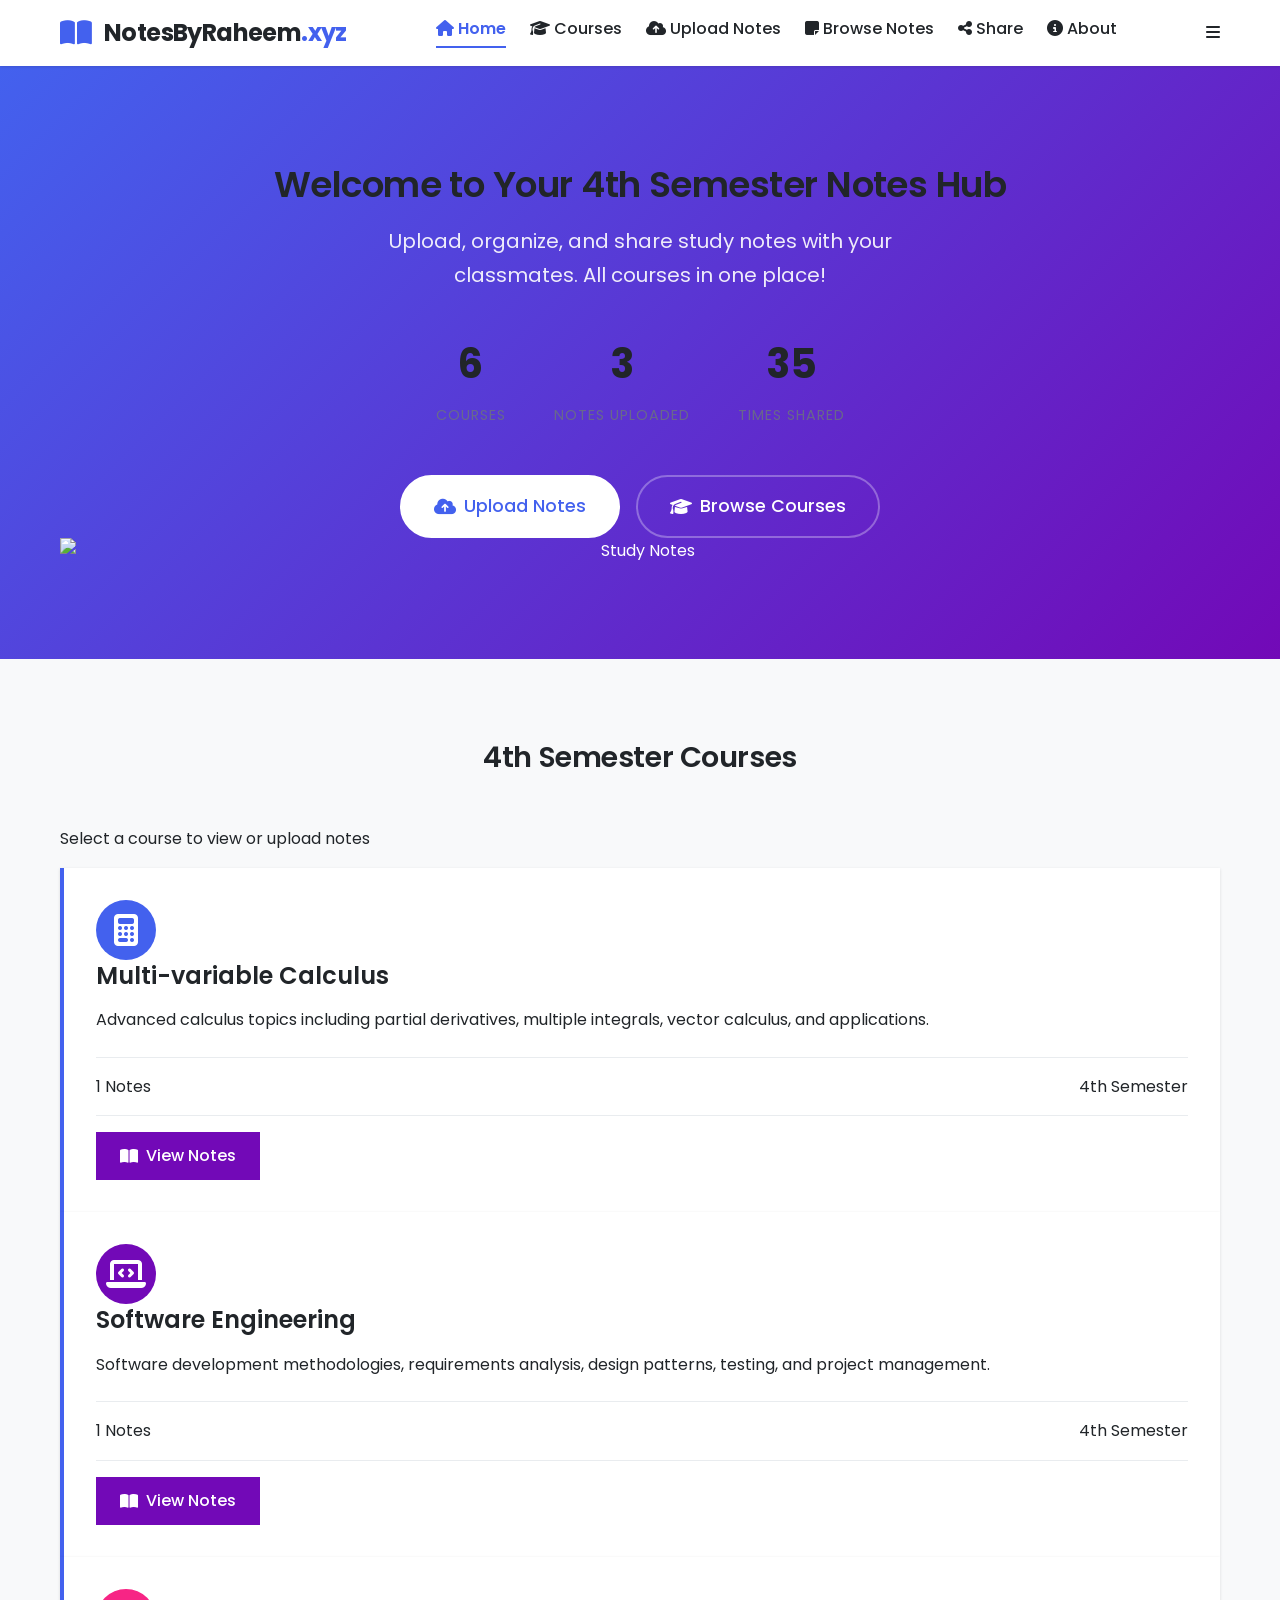
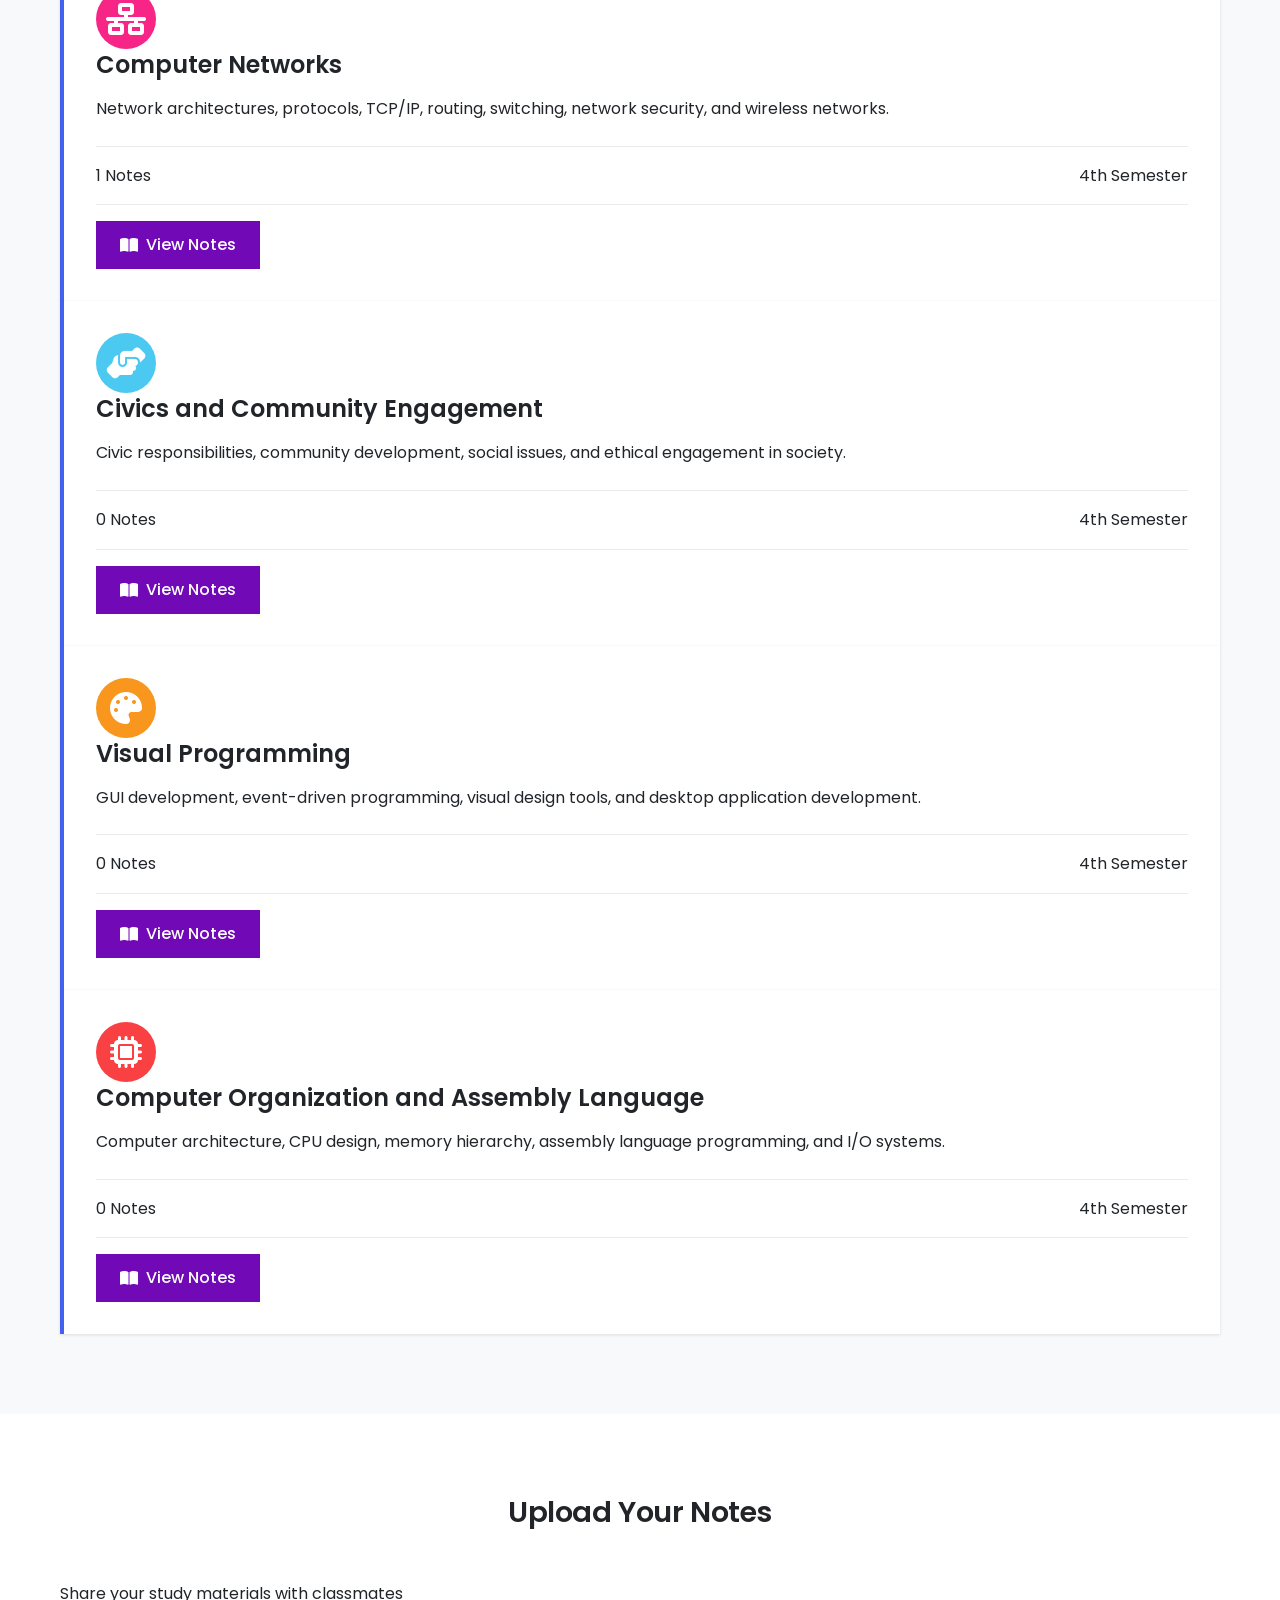
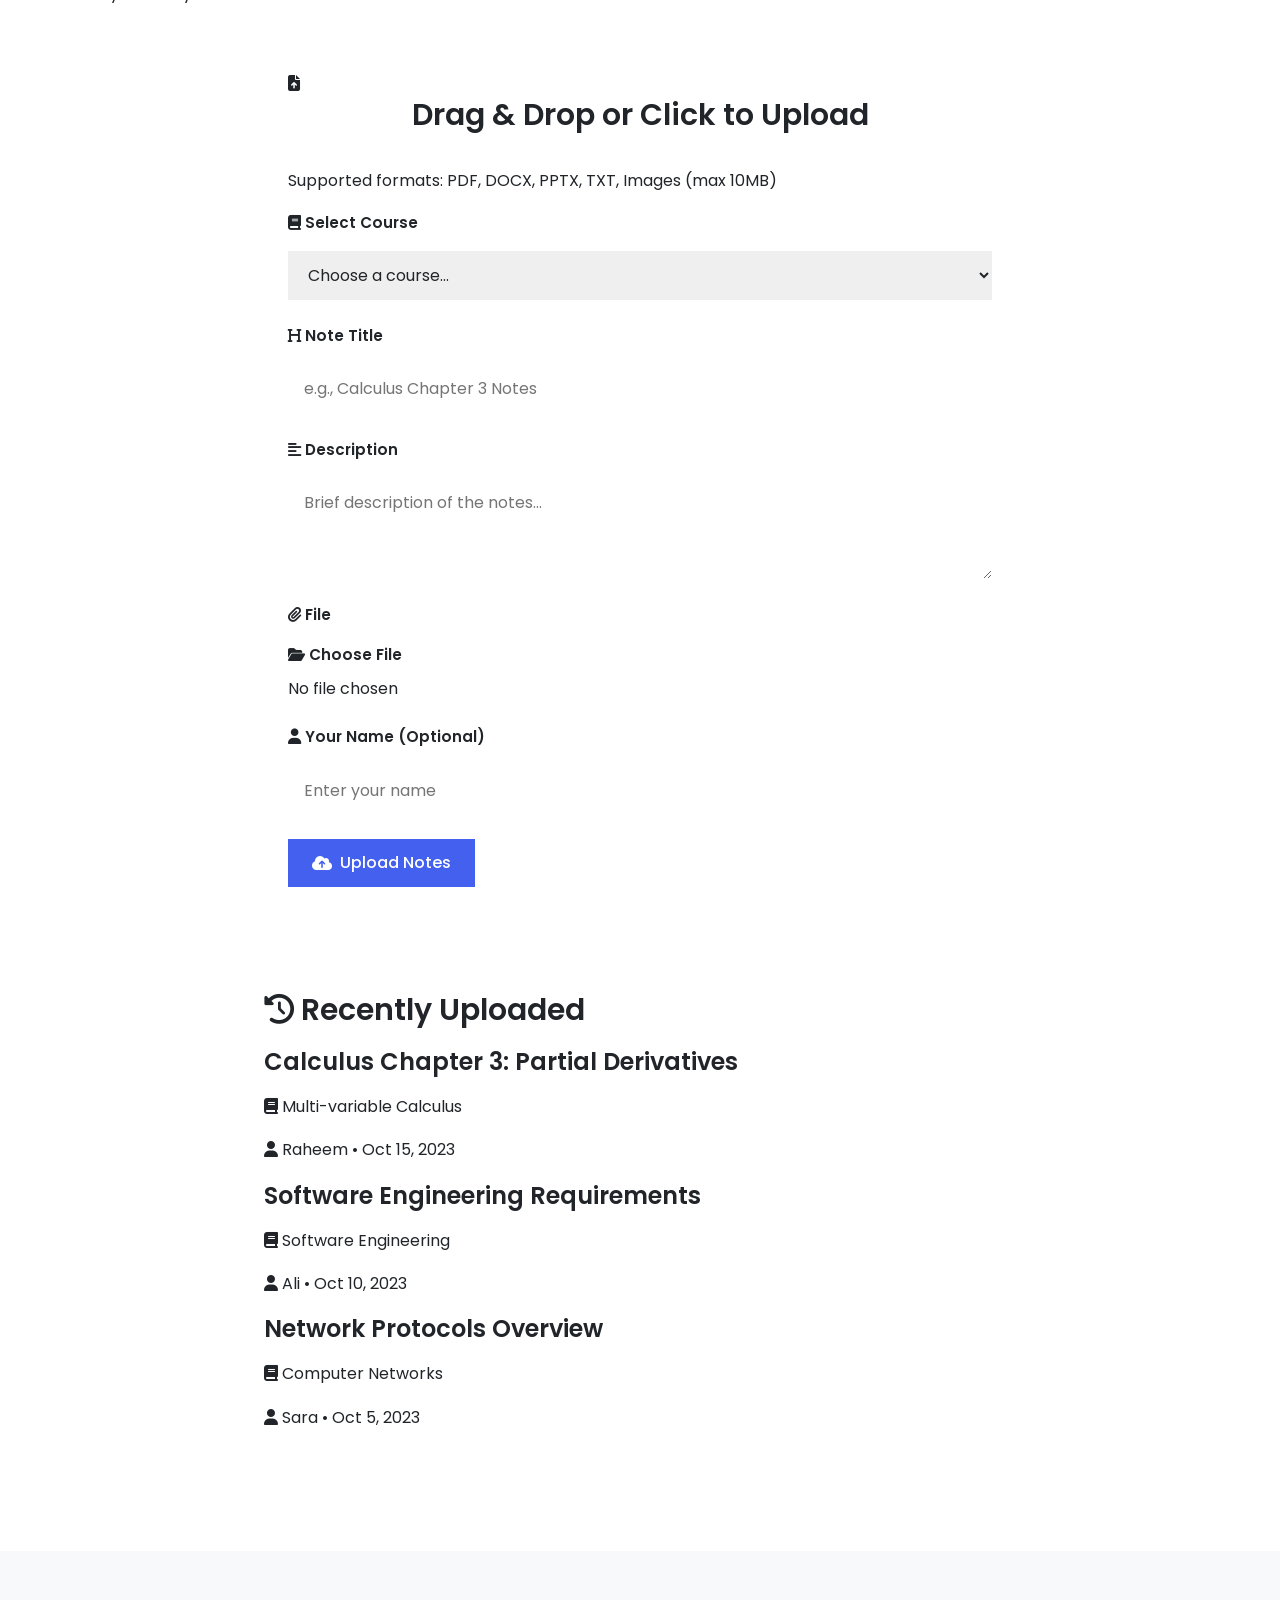
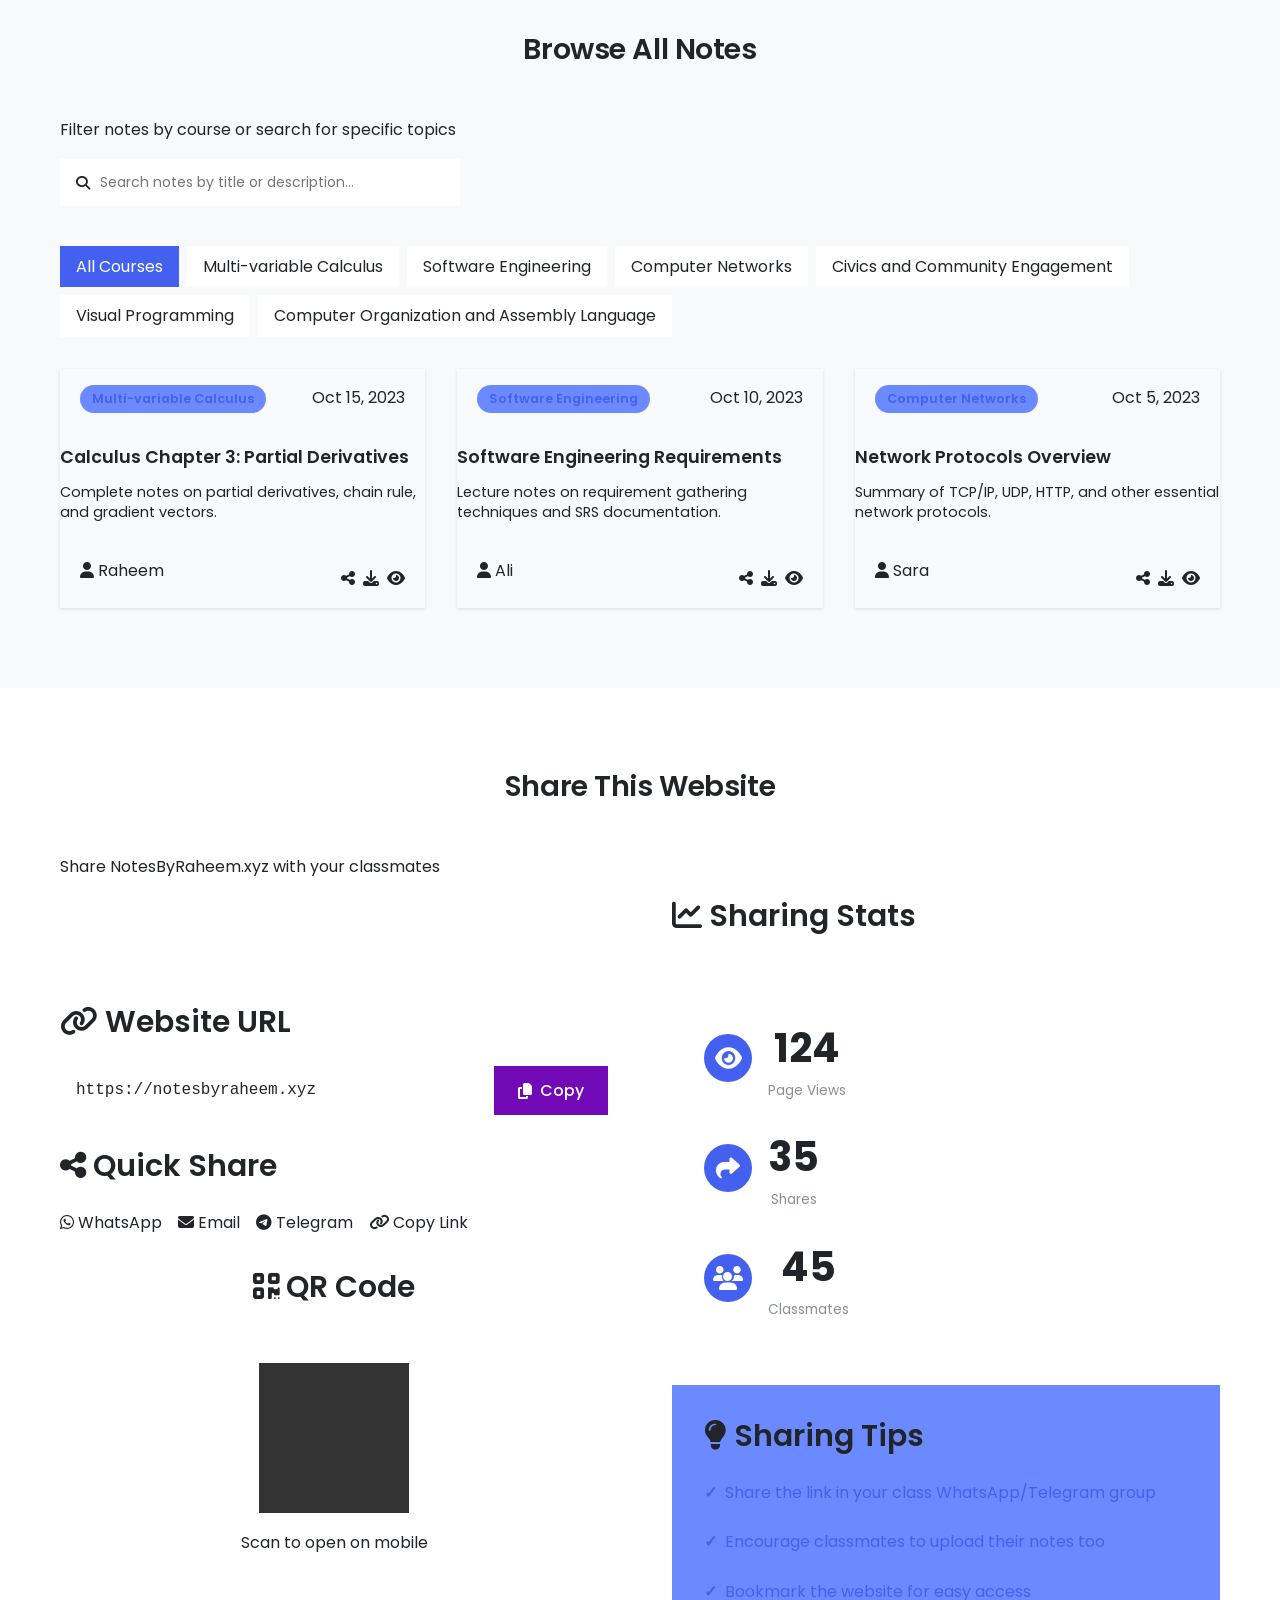
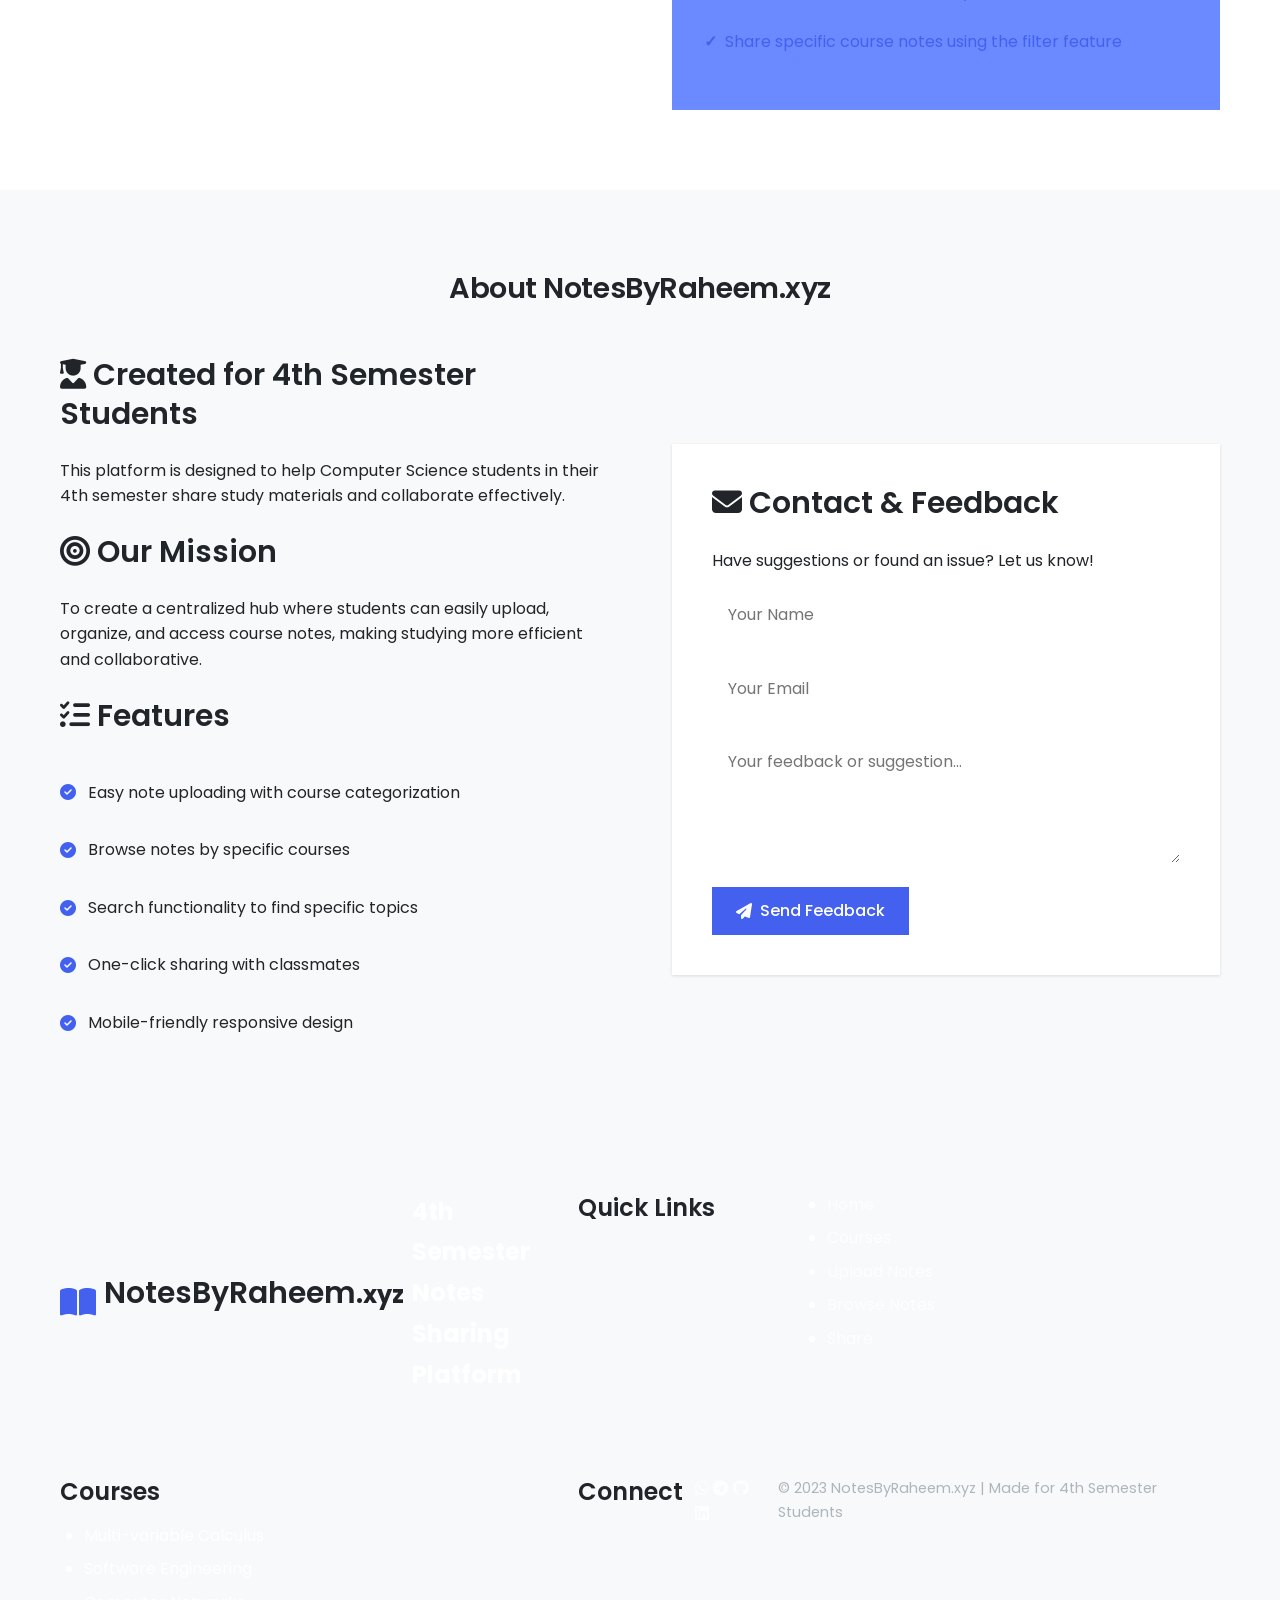
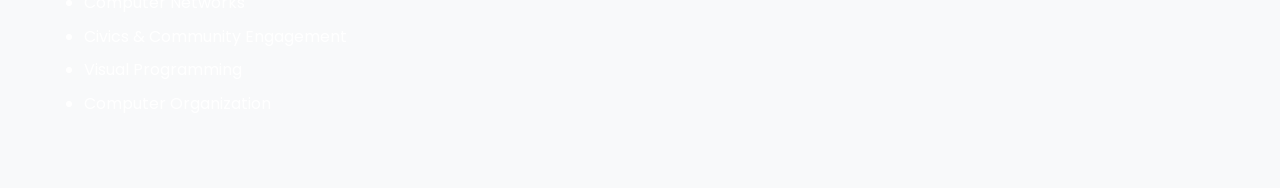
==== commit 529217e5: "auth" ====
--- a/index.html
+++ b/index.html
@@ -356,6 +356,6 @@
     </footer>
 
     <!-- JavaScript -->
-    <script src="script.js"></script>
+    <script src="js/script.js"></script>
 </body>
 </html>
